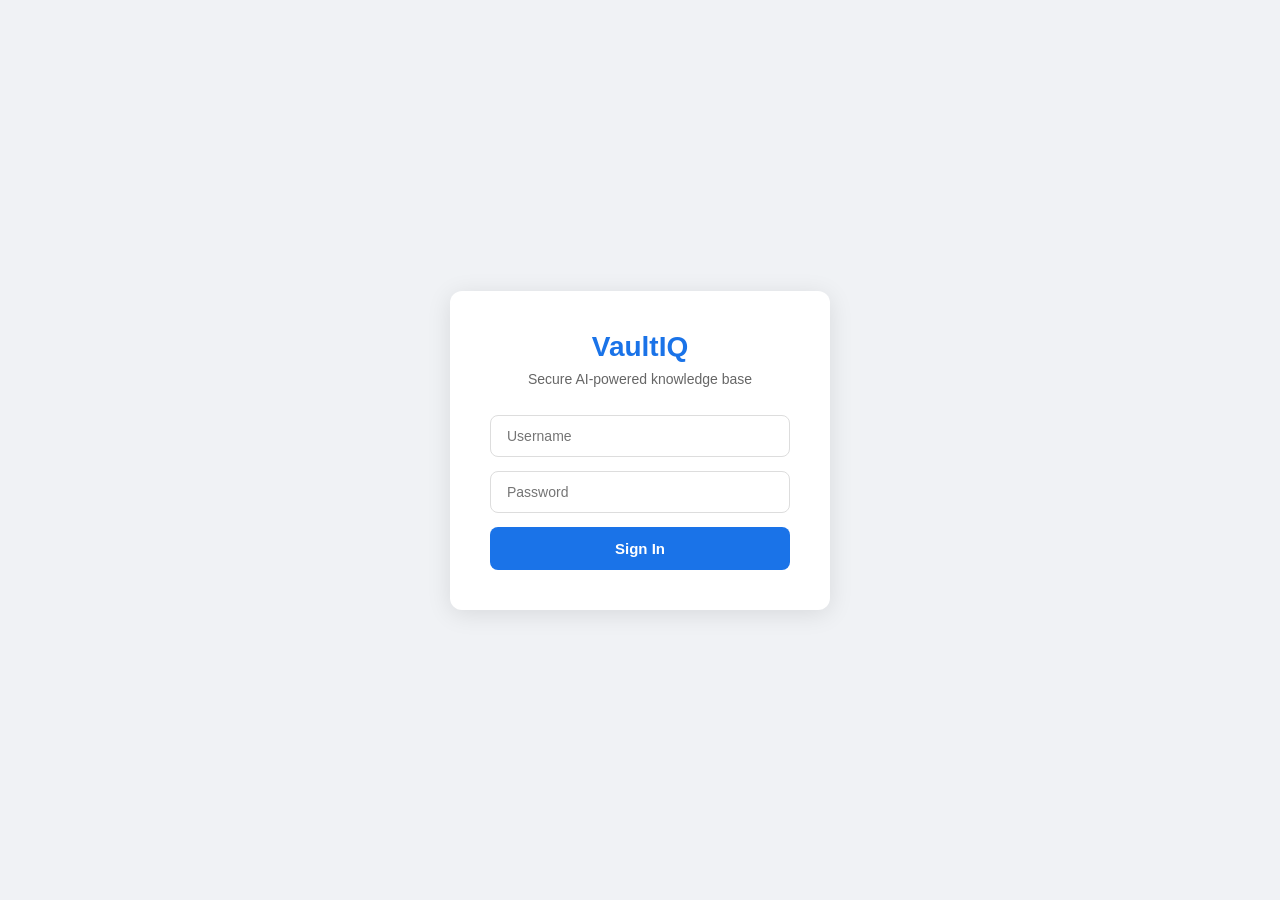
==== frontend/index.html @ f564d14d "Initial commit - VaultIQ RAG Chatbot" ====
<!DOCTYPE html>
<html lang="en">

<head>
  <meta charset="UTF-8" />
  <meta name="viewport" content="width=device-width, initial-scale=1.0" />
  <title>VaultIQ</title>
  <style>
    * {
      box-sizing: border-box;
    }

    body {
      margin: 0;
      min-height: 100vh;
      display: flex;
      align-items: center;
      justify-content: center;
      background: #f0f2f5;
      font-family: -apple-system, BlinkMacSystemFont, "Segoe UI", sans-serif;
    }

    .card {
      background: #ffffff;
      border-radius: 12px;
      padding: 40px;
      width: 380px;
      box-shadow: 0 4px 24px rgba(0, 0, 0, 0.1);
    }

    .card h1 {
      margin: 0 0 8px;
      font-size: 28px;
      font-weight: 700;
      color: #1a73e8;
      text-align: center;
    }

    .card .subtitle {
      margin: 0 0 28px;
      font-size: 14px;
      color: #666;
      text-align: center;
    }

    #login-form input[type="text"],
    #login-form input[type="password"] {
      width: 100%;
      padding: 12px 16px;
      border: 1px solid #ddd;
      border-radius: 8px;
      margin-bottom: 14px;
      font-size: 14px;
    }

    #login-form input[type="text"]:focus,
    #login-form input[type="password"]:focus {
      border-color: #1a73e8;
      outline: none;
    }

    #login-btn {
      width: 100%;
      background: #1a73e8;
      color: #ffffff;
      padding: 13px;
      border-radius: 8px;
      border: none;
      font-size: 15px;
      font-weight: 600;
      cursor: pointer;
    }

    #login-btn:hover {
      background: #1557b0;
    }

    #login-btn:disabled {
      cursor: not-allowed;
      opacity: 0.85;
    }

    #login-error {
      display: none;
      color: #d32f2f;
      font-size: 13px;
      margin-top: 12px;
      text-align: center;
    }
  </style>
</head>

<body>
  <div class="card">
    <h1>VaultIQ</h1>
    <p class="subtitle">Secure AI-powered knowledge base</p>
    <form id="login-form" autocomplete="off">
      <input type="text" id="username" placeholder="Username" autocomplete="off" spellcheck="false" readonly>
      <input type="password" id="password" placeholder="Password" autocomplete="off" readonly>
      <button type="button" id="login-btn">Sign In</button>
      <div id="login-error"></div>
    </form>
  </div>

  <script>
    function showLoginError(message) {
      const el = document.getElementById("login-error");
      el.textContent = message;
      el.style.display = "block";
    }

    function hideLoginError() {
      const el = document.getElementById("login-error");
      el.textContent = "";
      el.style.display = "none";
    }
    function clearFormFields() {
      const usernameInput = document.getElementById("username");
      const passwordInput = document.getElementById("password");
      usernameInput.value = "";
      passwordInput.value = "";
    }

    function clearFormFieldsDelayed() {
      // Clear immediately
      clearFormFields();
      // Clear again after a short delay to override browser autofill
      setTimeout(clearFormFields, 100);
      // Remove readonly attribute to allow typing
      setTimeout(() => {
        document.getElementById("username").removeAttribute("readonly");
        document.getElementById("password").removeAttribute("readonly");
      }, 50);
    }

    window.addEventListener("load", function () {
      clearFormFieldsDelayed();
      document.getElementById("login-error").style.display = "none";

      // Clear URL parameter without reloading
      if (window.location.search.includes("logout=true")) {
        history.replaceState({}, document.title, "index.html");
      }
    });
    function isTokenExpired(token) {
      try {
        const payload = JSON.parse(atob(token.split(".")[1]));
        const now = Math.floor(Date.now() / 1000);
        return payload.exp < now;
      } catch (e) {
        return true;
      }
    }

    function checkAlreadyLoggedIn() {
      const token = localStorage.getItem("token");
      const role = localStorage.getItem("role");

      if (!token || !role) return;

      if (isTokenExpired(token)) {
        localStorage.clear();
        return;
      }

      window.location.replace("chatbot.html");
    }


    async function login() {
      const usernameInput = document.getElementById("username");
      const passwordInput = document.getElementById("password");
      const loginBtn = document.getElementById("login-btn");

      const username = usernameInput.value.trim();
      const password = passwordInput.value;

      // Clear fields immediately after getting values
      clearFormFields();

      hideLoginError();

      if (!username || !password) {
        showLoginError("Please enter username and password.");
        return;
      }

      const originalText = loginBtn.textContent;
      loginBtn.textContent = "Signing in...";
      loginBtn.disabled = true;

      try {
        const response = await fetch("http://127.0.0.1:8000/auth/token", {
          method: "POST",
          headers: {
            "Content-Type": "application/x-www-form-urlencoded"
          },
          body: `username=${encodeURIComponent(username)}&password=${encodeURIComponent(password)}`
        });

        if (response.status === 200) {
          const data = await response.json();
          localStorage.setItem("token", data.access_token);
          localStorage.setItem("role", data.role);
          localStorage.setItem("username", username);
          window.location.replace("chatbot.html");
          return;
        }

        loginBtn.disabled = false;
        loginBtn.textContent = originalText;
        showLoginError("Invalid username or password. Please try again.");
      } catch (err) {
        loginBtn.disabled = false;
        loginBtn.textContent = originalText;
        showLoginError("Cannot connect to server. Make sure the API is running.");
      }
    }

    document.getElementById("login-btn").addEventListener("click", login);
    document.getElementById("login-form").addEventListener("submit", function (e) {
      e.preventDefault();
      login();
    });

    document.getElementById("username").addEventListener("keydown", function (e) {
      if (e.key === "Enter") {
        e.preventDefault();
        document.getElementById("password").focus();
      }
    });

    document.getElementById("password").addEventListener("keydown", function (e) {
      if (e.key === "Enter") {
        e.preventDefault();
        login();
      }
    });

    checkAlreadyLoggedIn();
  </script>
</body>

</html>
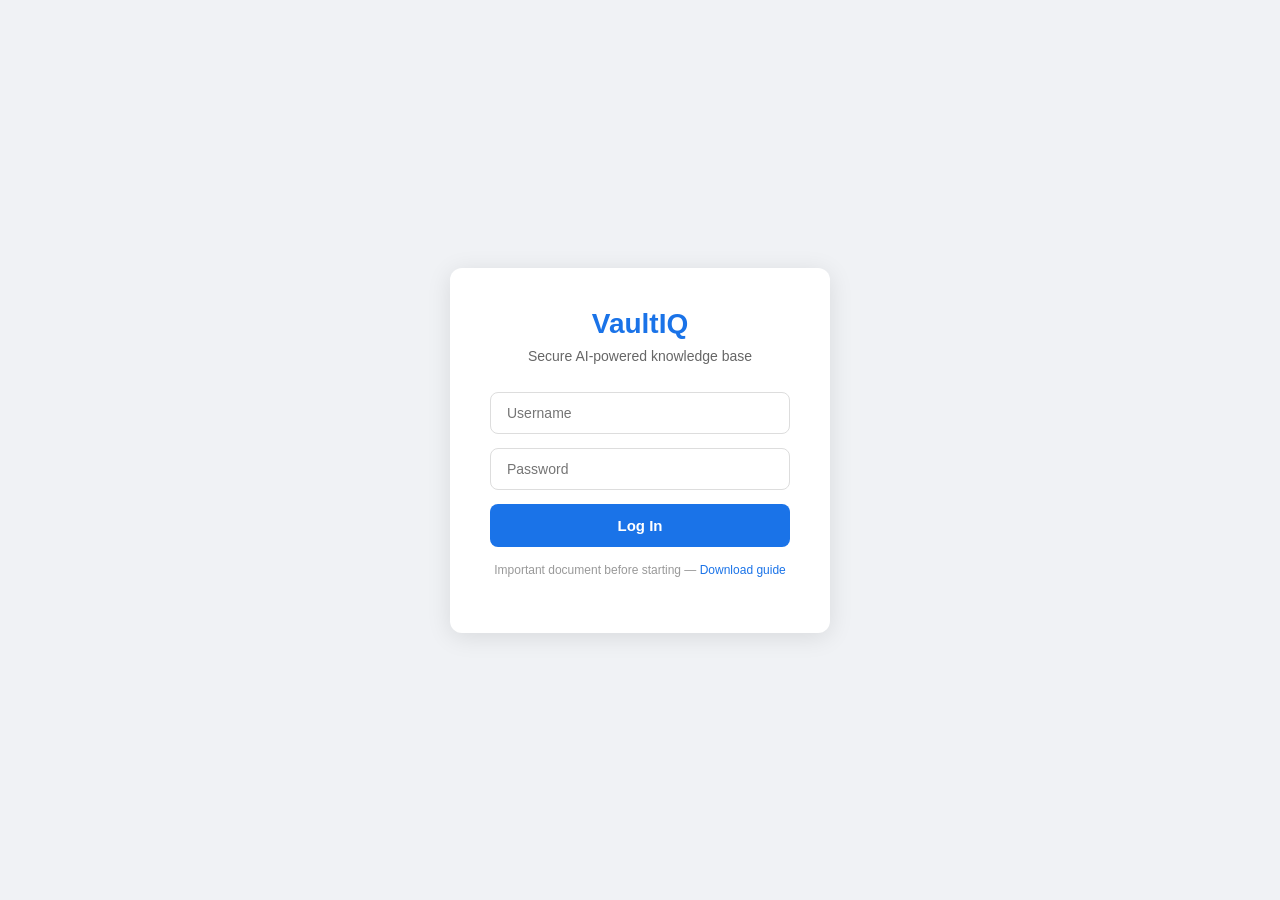
==== commit fc8f3e6e: "document" ====
--- a/frontend/index.html
+++ b/frontend/index.html
@@ -97,8 +97,15 @@
     <form id="login-form" autocomplete="off">
       <input type="text" id="username" placeholder="Username" autocomplete="off" spellcheck="false" readonly>
       <input type="password" id="password" placeholder="Password" autocomplete="off" readonly>
-      <button type="button" id="login-btn">Sign In</button>
+      <button type="button" id="login-btn">Log In</button>
       <div id="login-error"></div>
+      <p style="margin:16px 0 0; text-align:center; font-size:12px; color:#999">
+        Important document before starting —
+        <a href="Rag-chatbot.txt" download
+           style="color:#1a73e8; text-decoration:none; font-weight:500">
+          Download guide
+        </a>
+      </p></p>
     </form>
   </div>
 
@@ -139,7 +146,7 @@
 
       // Clear URL parameter without reloading
       if (window.location.search.includes("logout=true")) {
-        history.replaceState({}, document.title, "index.html");
+        history.replaceState({}, document.title, "/index.html");
       }
     });
     function isTokenExpired(token) {
@@ -163,7 +170,7 @@
         return;
       }
 
-      window.location.replace("chatbot.html");
+      window.location.replace("/chatbot.html");
     }
 
 
@@ -186,11 +193,11 @@
       }
 
       const originalText = loginBtn.textContent;
-      loginBtn.textContent = "Signing in...";
+      loginBtn.textContent = "Logging in...";
       loginBtn.disabled = true;
 
       try {
-        const response = await fetch("http://127.0.0.1:8000/auth/token", {
+        const response = await fetch("https://ananyayash-vaultiq-api.hf.space/auth/token", {
           method: "POST",
           headers: {
             "Content-Type": "application/x-www-form-urlencoded"
@@ -203,7 +210,7 @@
           localStorage.setItem("token", data.access_token);
           localStorage.setItem("role", data.role);
           localStorage.setItem("username", username);
-          window.location.replace("chatbot.html");
+          window.location.replace("/chatbot.html");
           return;
         }
 
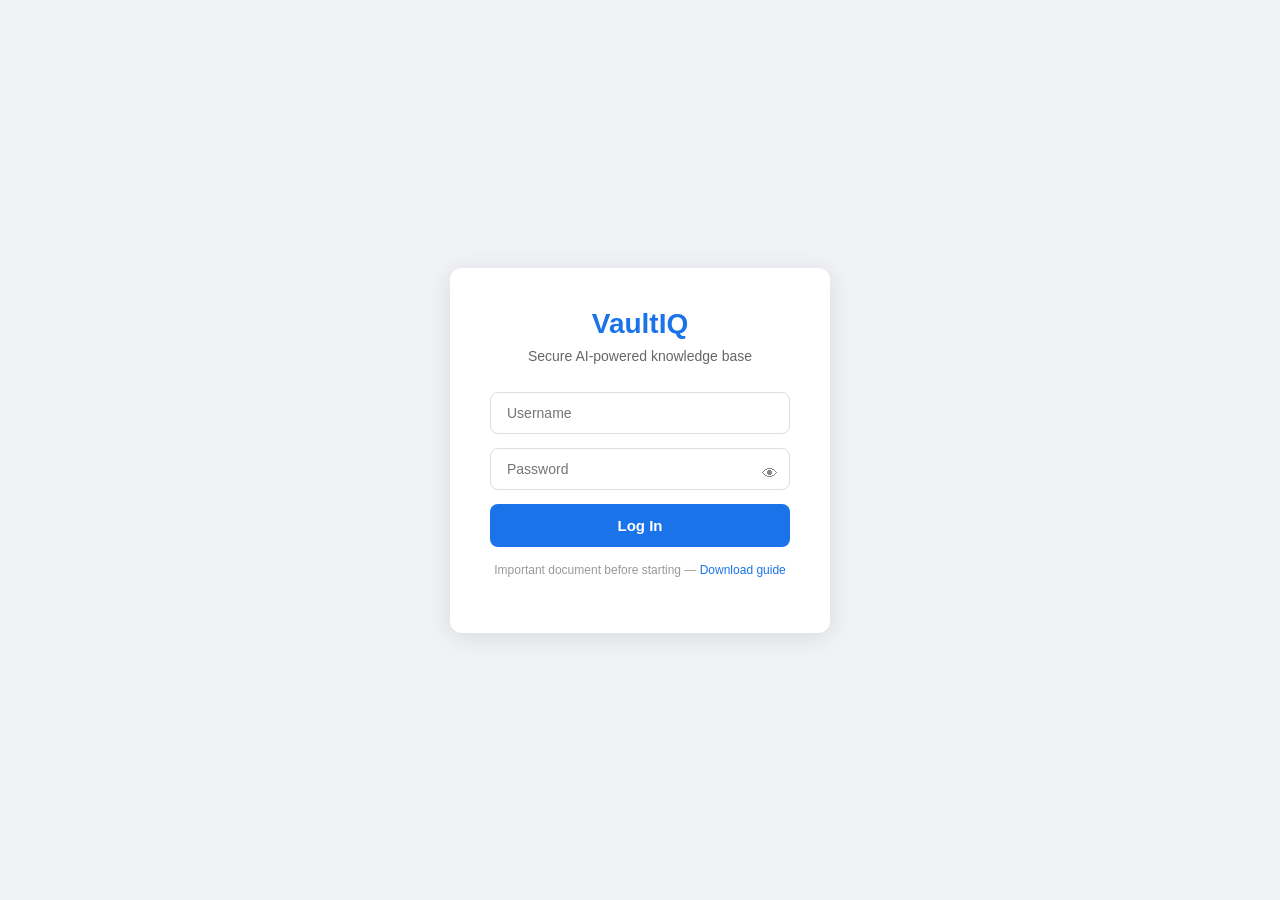
==== commit fb041a74: "password hide button" ====
--- a/frontend/index.html
+++ b/frontend/index.html
@@ -96,7 +96,18 @@
     <p class="subtitle">Secure AI-powered knowledge base</p>
     <form id="login-form" autocomplete="off">
       <input type="text" id="username" placeholder="Username" autocomplete="off" spellcheck="false" readonly>
-      <input type="password" id="password" placeholder="Password" autocomplete="off" readonly>
+      <div style="position:relative">
+        <input type="password" id="password" placeholder="Password" autocomplete="off" readonly
+               style="width:100%; padding:12px 44px 12px 16px; border:1px solid #ddd;
+                      border-radius:8px; margin-bottom:14px; font-size:14px; box-sizing:border-box">
+        <button type="button" id="toggle-password"
+                style="position:absolute; right:12px; top:50%; transform:translateY(-65%);
+                       background:none; border:none; cursor:pointer; padding:0;
+                       font-size:16px; color:#888; line-height:1"
+                onclick="togglePassword()" aria-label="Toggle password visibility">
+          👁
+        </button>
+      </div>
       <button type="button" id="login-btn">Log In</button>
       <div id="login-error"></div>
       <p style="margin:16px 0 0; text-align:center; font-size:12px; color:#999">
@@ -110,6 +121,18 @@
   </div>
 
   <script>
+    function togglePassword() {
+      const input = document.getElementById("password");
+      const btn = document.getElementById("toggle-password");
+      if (input.type === "password") {
+        input.type = "text";
+        btn.textContent = "🙈";
+      } else {
+        input.type = "password";
+        btn.textContent = "👁";
+      }
+    }
+
     function showLoginError(message) {
       const el = document.getElementById("login-error");
       el.textContent = message;
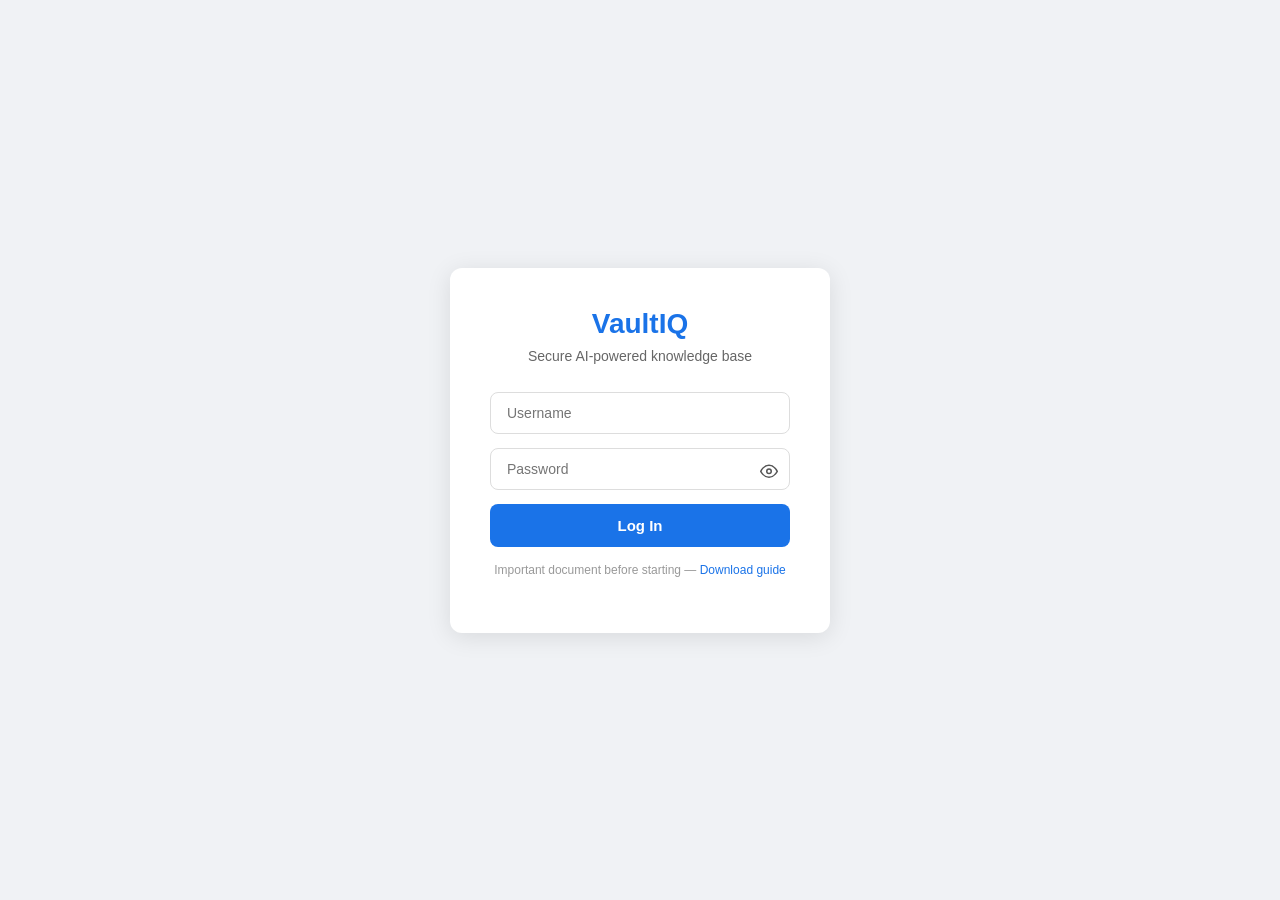
==== commit 4717a673: "password hide" ====
--- a/frontend/index.html
+++ b/frontend/index.html
@@ -105,7 +105,7 @@
                        background:none; border:none; cursor:pointer; padding:0;
                        font-size:16px; color:#888; line-height:1"
                 onclick="togglePassword()" aria-label="Toggle password visibility">
-          👁
+          <svg xmlns="http://www.w3.org/2000/svg" width="18" height="18" viewBox="0 0 24 24" fill="none" stroke="#555" stroke-width="2" stroke-linecap="round" stroke-linejoin="round"><path d="M1 12s4-8 11-8 11 8 11 8-4 8-11 8-11-8-11-8z"/><circle cx="12" cy="12" r="3"/></svg>
         </button>
       </div>
       <button type="button" id="login-btn">Log In</button>
@@ -124,12 +124,14 @@
     function togglePassword() {
       const input = document.getElementById("password");
       const btn = document.getElementById("toggle-password");
+      const eyeOpen = `<svg xmlns="http://www.w3.org/2000/svg" width="18" height="18" viewBox="0 0 24 24" fill="none" stroke="#555" stroke-width="2" stroke-linecap="round" stroke-linejoin="round"><path d="M1 12s4-8 11-8 11 8 11 8-4 8-11 8-11-8-11-8z"/><circle cx="12" cy="12" r="3"/></svg>`;
+      const eyeOff = `<svg xmlns="http://www.w3.org/2000/svg" width="18" height="18" viewBox="0 0 24 24" fill="none" stroke="#555" stroke-width="2" stroke-linecap="round" stroke-linejoin="round"><path d="M17.94 17.94A10.07 10.07 0 0 1 12 20c-7 0-11-8-11-8a18.45 18.45 0 0 1 5.06-5.94"/><path d="M9.9 4.24A9.12 9.12 0 0 1 12 4c7 0 11 8 11 8a18.5 18.5 0 0 1-2.16 3.19"/><line x1="1" y1="1" x2="23" y2="23"/></svg>`;
       if (input.type === "password") {
         input.type = "text";
-        btn.textContent = "🙈";
+        btn.innerHTML = eyeOff;
       } else {
         input.type = "password";
-        btn.textContent = "👁";
+        btn.innerHTML = eyeOpen;
       }
     }
 
